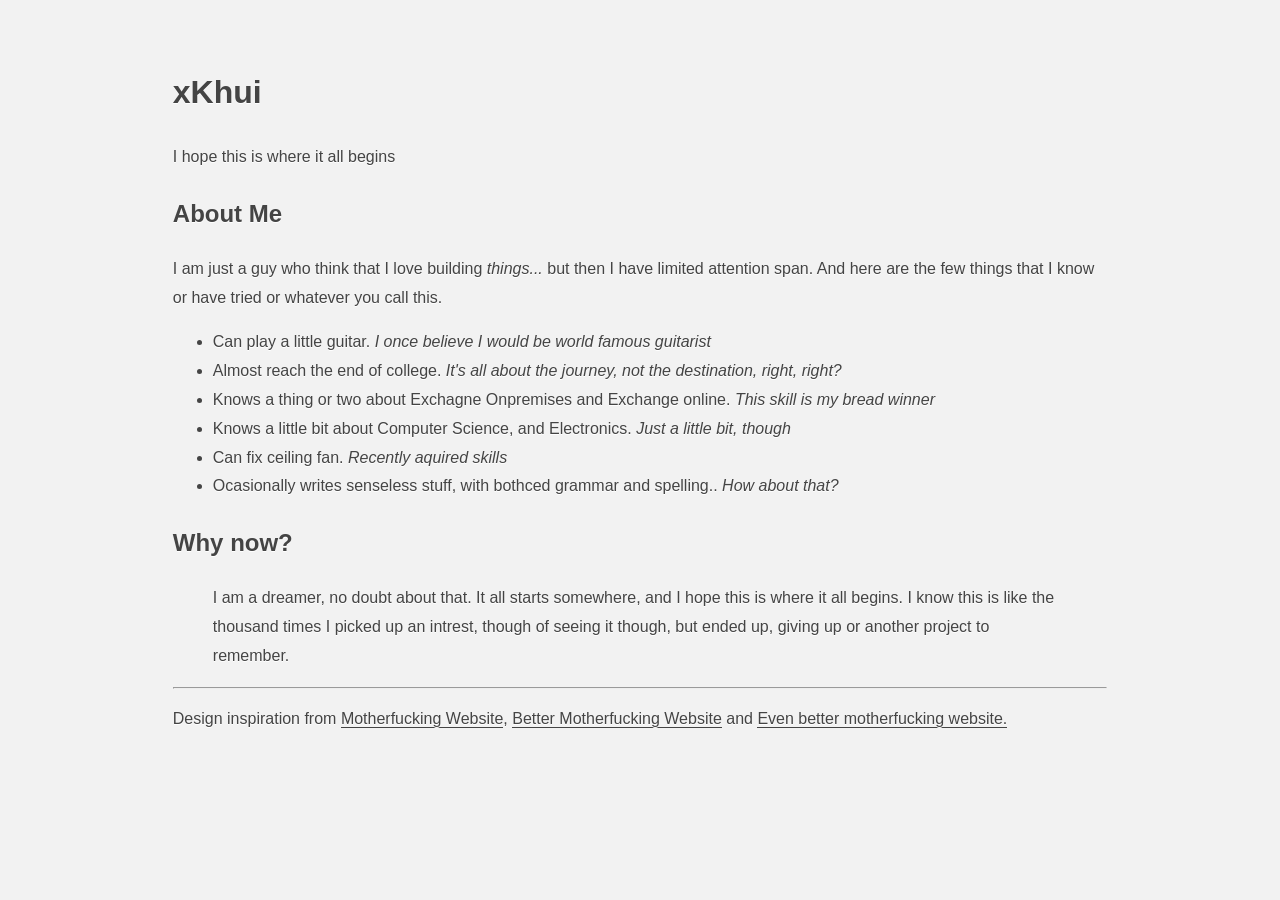
==== index.html @ e3b8b6c9 "Rename Index.html to index.html" ====
<!doctype html>
<html lang="en">
    <head>
        <meta charset="UTF-8">
        <meta name="viewport" content="width=device-width, height=device-height, initial-scale=1.0"/>
        <title>xKhui</title>
        <meta name="description" content="It's even more fucking perfect than the other motherfucking websites."/>
        <link rel="canonical" href="http://evenbettermotherfucking.website"/>
        <style>
            body {margin: 5% auto; background: #f2f2f2; color: #444444; font-family: -apple-system, BlinkMacSystemFont, "Segoe UI", Roboto, Helvetica, Arial, sans-serif; font-size: 16px; line-height: 1.8; text-shadow: 0 1px 0 #ffffff; max-width: 73%;}
            code {background: white;}
            a {border-bottom: 1px solid #444444; color: #444444; text-decoration: none;}
            a:hover {border-bottom: 0;}
        </style>
    </head>
    <body>
        <header>
            <h1>xKhui</h1>
            <aside>I hope this is where it all begins</aside>
        </header>
        <h2><strong>About Me</strong></h2>
        <p>I am just a guy who think that I love building <em>things...</em> but then I have limited attention span. And here are the few things that I know or have tried or whatever you call this.   </p>
        <ul>
            <li>Can play a little guitar. <em>I once believe I would be world famous guitarist</em></li>
            <li>Almost reach the end of college. <em>It's all about the journey, not the destination, right, right?</em></li>
            <li>Knows a thing or two about Exchagne Onpremises and Exchange online. <em>This skill is my bread winner</em></li>
            <li>Knows a little bit about Computer Science, and Electronics. <em>Just a little bit, though</em></li>
            <li>Can fix ceiling fan.<em> Recently aquired skills</em></li>
            <li>Ocasionally writes senseless stuff, with bothced grammar and spelling.. <em>How about that?</em></li>
        </ul>

        <h2><strong>Why now?</strong></h2>
      
        <blockquote>
            I am a dreamer, no doubt about that. It all starts somewhere, and I hope this is where it all begins. I know this is like the thousand times I picked up an intrest, though of seeing it though, but ended up, giving up or another project to remember.
        </blockquote>
        
        <hr>       
        
        <footer>
            <p>Design inspiration from <a href="http://motherfuckingwebsite.com">Motherfucking Website</a>, <a href="http://bettermotherfuckingwebsite.com">Better Motherfucking Website</a> and <a href="https://evenbettermotherfucking.website/">Even better motherfucking website.</p>
        </footer>
    </body>
</html>

<!-- License: https://github.com/setetres/evenbettermotherfuckingwebsite/blob/master/LICENSE -->
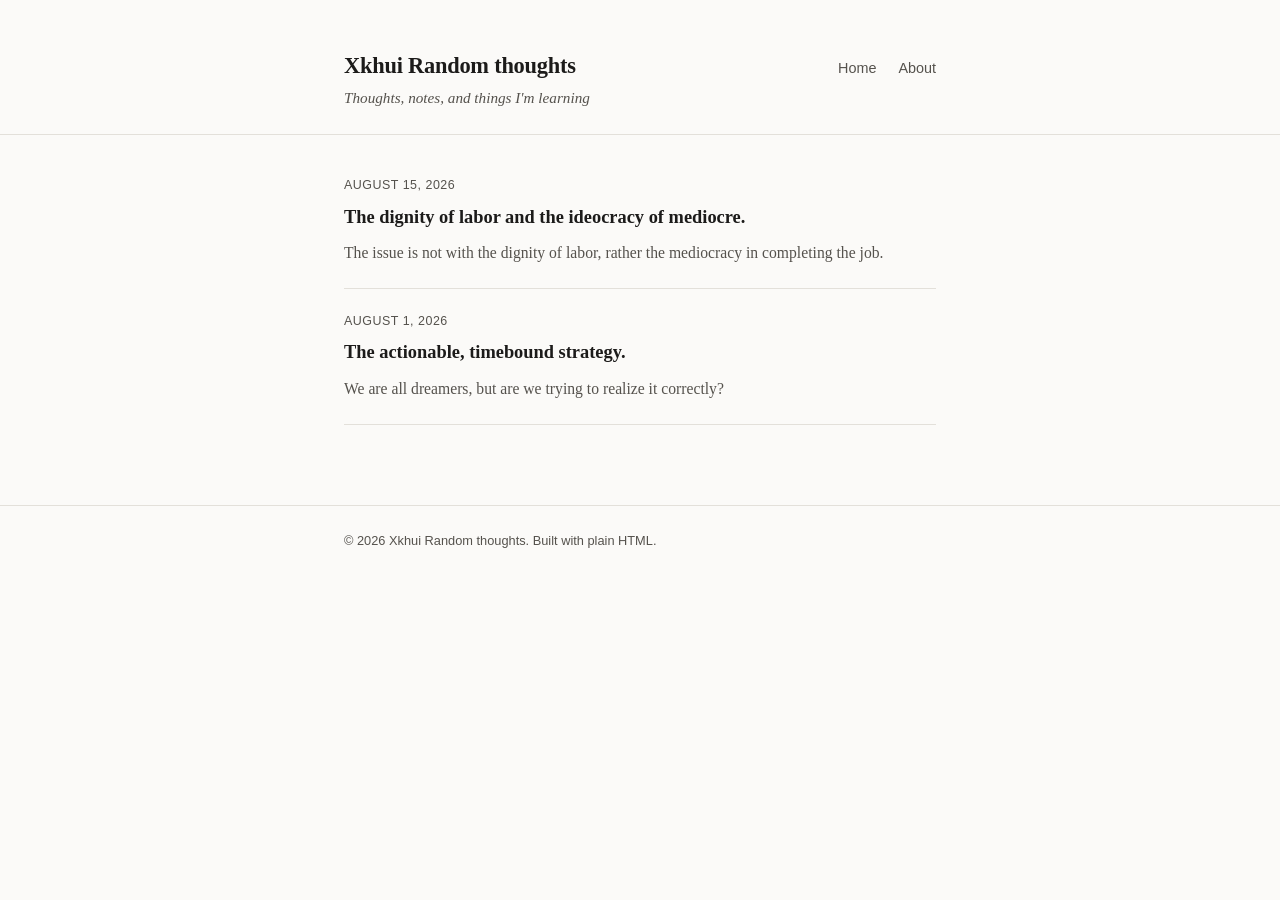
==== commit 2d9ab2bd: "hmmm" ====
--- a/index.html
+++ b/index.html
@@ -1,46 +1,49 @@
-<!doctype html>
+<!DOCTYPE html>
 <html lang="en">
-    <head>
-        <meta charset="UTF-8">
-        <meta name="viewport" content="width=device-width, height=device-height, initial-scale=1.0"/>
-        <title>xKhui</title>
-        <meta name="description" content="It's even more fucking perfect than the other motherfucking websites."/>
-        <link rel="canonical" href="http://evenbettermotherfucking.website"/>
-        <style>
-            body {margin: 5% auto; background: #f2f2f2; color: #444444; font-family: -apple-system, BlinkMacSystemFont, "Segoe UI", Roboto, Helvetica, Arial, sans-serif; font-size: 16px; line-height: 1.8; text-shadow: 0 1px 0 #ffffff; max-width: 73%;}
-            code {background: white;}
-            a {border-bottom: 1px solid #444444; color: #444444; text-decoration: none;}
-            a:hover {border-bottom: 0;}
-        </style>
-    </head>
-    <body>
-        <header>
-            <h1>xKhui</h1>
-            <aside>I hope this is where it all begins</aside>
-        </header>
-        <h2><strong>About Me</strong></h2>
-        <p>I am just a guy who think that I love building <em>things...</em> but then I have limited attention span. And here are the few things that I know or have tried or whatever you call this.   </p>
-        <ul>
-            <li>Can play a little guitar. <em>I once believe I would be world famous guitarist</em></li>
-            <li>Almost reach the end of college. <em>It's all about the journey, not the destination, right, right?</em></li>
-            <li>Knows a thing or two about Exchagne Onpremises and Exchange online. <em>This skill is my bread winner</em></li>
-            <li>Knows a little bit about Computer Science, and Electronics. <em>Just a little bit, though</em></li>
-            <li>Can fix ceiling fan.<em> Recently aquired skills</em></li>
-            <li>Ocasionally writes senseless stuff, with bothced grammar and spelling.. <em>How about that?</em></li>
-        </ul>
+<head>
+  <meta charset="UTF-8">
+  <meta name="viewport" content="width=device-width, initial-scale=1.0">
+  <title>xKhui Blog</title>
+  <meta name="description" content="Thoughts, notes, and writing.">
+  <link rel="stylesheet" href="style.css">
+</head>
+<body>
 
-        <h2><strong>Why now?</strong></h2>
-      
-        <blockquote>
-            I am a dreamer, no doubt about that. It all starts somewhere, and I hope this is where it all begins. I know this is like the thousand times I picked up an intrest, though of seeing it though, but ended up, giving up or another project to remember.
-        </blockquote>
-        
-        <hr>       
-        
-        <footer>
-            <p>Design inspiration from <a href="http://motherfuckingwebsite.com">Motherfucking Website</a>, <a href="http://bettermotherfuckingwebsite.com">Better Motherfucking Website</a> and <a href="https://evenbettermotherfucking.website/">Even better motherfucking website.</p>
-        </footer>
-    </body>
+  <header class="site-header">
+    <div class="wrap">
+      <div>
+        <a href="index.html" class="site-title">Xkhui Random thoughts</a>
+        <div class="site-tagline">Thoughts, notes, and things I'm learning</div>
+      </div>
+      <nav class="site-nav">
+        <a href="index.html">Home</a>
+        <a href="about.html">About</a>
+      </nav>
+    </div>
+  </header>
+
+  <main>
+    <div class="wrap">
+      <ul class="post-list">
+        <li>
+          <time datetime="2026-08-15">August 15, 2026</time>
+          <a class="post-title" href="posts/post-1.html">The dignity of labor and the ideocracy of mediocre.</a>
+          <p class="post-excerpt">The issue is not with the dignity of labor, rather the mediocracy in completing the job.</p>
+        </li>
+        <li>
+          <time datetime="2026-08-01">August 1, 2026</time>
+          <a class="post-title" href="posts/post-2.html">The actionable, timebound strategy.</a>
+          <p class="post-excerpt">We are all dreamers, but are we trying to realize it correctly? </p>
+        </li>
+      </ul>
+    </div>
+  </main>
+
+  <footer class="site-footer">
+    <div class="wrap">
+      &copy; 2026 Xkhui Random thoughts. Built with plain HTML.
+    </div>
+  </footer>
+
+</body>
 </html>
-
-<!-- License: https://github.com/setetres/evenbettermotherfuckingwebsite/blob/master/LICENSE -->
--- a/style.css
+++ b/style.css
@@ -0,0 +1,212 @@
+:root {
+  --bg: #fbfaf8;
+  --ink: #1c1b1a;
+  --ink-soft: #55524d;
+  --line: #e3e0da;
+  --accent: #3a5a40;
+}
+
+* {
+  box-sizing: border-box;
+}
+
+body {
+  margin: 0;
+  background: var(--bg);
+  color: var(--ink);
+  font-family: "Iowan Old Style", "Palatino Linotype", Georgia, serif;
+  line-height: 1.65;
+  -webkit-font-smoothing: antialiased;
+}
+
+.wrap {
+  max-width: 640px;
+  margin: 0 auto;
+  padding: 0 24px;
+}
+
+/* Header */
+
+header.site-header {
+  border-bottom: 1px solid var(--line);
+  padding: 48px 0 24px;
+}
+
+header.site-header .wrap {
+  display: flex;
+  align-items: baseline;
+  justify-content: space-between;
+  flex-wrap: wrap;
+  gap: 8px 24px;
+}
+
+.site-title {
+  font-size: 1.4rem;
+  font-weight: 600;
+  letter-spacing: -0.01em;
+  text-decoration: none;
+  color: var(--ink);
+}
+
+.site-title:hover {
+  color: var(--accent);
+}
+
+.site-tagline {
+  color: var(--ink-soft);
+  font-size: 0.95rem;
+  font-style: italic;
+}
+
+nav.site-nav {
+  font-family: -apple-system, BlinkMacSystemFont, "Segoe UI", sans-serif;
+  font-size: 0.9rem;
+}
+
+nav.site-nav a {
+  color: var(--ink-soft);
+  text-decoration: none;
+  margin-left: 18px;
+}
+
+nav.site-nav a:first-child {
+  margin-left: 0;
+}
+
+nav.site-nav a:hover {
+  color: var(--accent);
+}
+
+/* Main */
+
+main {
+  padding: 40px 0 80px;
+}
+
+/* Post list */
+
+.post-list {
+  list-style: none;
+  margin: 0;
+  padding: 0;
+}
+
+.post-list li {
+  padding: 22px 0;
+  border-bottom: 1px solid var(--line);
+}
+
+.post-list li:first-child {
+  padding-top: 0;
+}
+
+.post-list time {
+  display: block;
+  font-family: -apple-system, BlinkMacSystemFont, "Segoe UI", sans-serif;
+  font-size: 0.78rem;
+  letter-spacing: 0.04em;
+  text-transform: uppercase;
+  color: var(--ink-soft);
+  margin-bottom: 6px;
+}
+
+.post-list a.post-title {
+  font-size: 1.15rem;
+  color: var(--ink);
+  text-decoration: none;
+  font-weight: 600;
+}
+
+.post-list a.post-title:hover {
+  color: var(--accent);
+}
+
+.post-excerpt {
+  margin: 8px 0 0;
+  color: var(--ink-soft);
+  font-size: 0.98rem;
+}
+
+/* Single post */
+
+.post h1 {
+  font-size: 2rem;
+  line-height: 1.25;
+  margin: 0 0 8px;
+  letter-spacing: -0.01em;
+}
+
+.post .post-meta {
+  font-family: -apple-system, BlinkMacSystemFont, "Segoe UI", sans-serif;
+  font-size: 0.8rem;
+  letter-spacing: 0.04em;
+  text-transform: uppercase;
+  color: var(--ink-soft);
+  margin-bottom: 32px;
+}
+
+.post p {
+  margin: 0 0 20px;
+}
+
+.post h2 {
+  font-size: 1.3rem;
+  margin: 36px 0 12px;
+}
+
+.post a {
+  color: var(--accent);
+}
+
+.post blockquote {
+  margin: 24px 0;
+  padding-left: 18px;
+  border-left: 2px solid var(--accent);
+  color: var(--ink-soft);
+  font-style: italic;
+}
+
+.post pre {
+  background: #f1efe9;
+  padding: 16px;
+  overflow-x: auto;
+  border-radius: 4px;
+  font-size: 0.88rem;
+}
+
+.post code {
+  font-family: "SF Mono", Menlo, monospace;
+  font-size: 0.9em;
+}
+
+.back-link {
+  display: inline-block;
+  margin-top: 40px;
+  font-family: -apple-system, BlinkMacSystemFont, "Segoe UI", sans-serif;
+  font-size: 0.85rem;
+  color: var(--ink-soft);
+  text-decoration: none;
+}
+
+.back-link:hover {
+  color: var(--accent);
+}
+
+/* Footer */
+
+footer.site-footer {
+  border-top: 1px solid var(--line);
+  padding: 24px 0 48px;
+  font-family: -apple-system, BlinkMacSystemFont, "Segoe UI", sans-serif;
+  font-size: 0.8rem;
+  color: var(--ink-soft);
+}
+
+@media (max-width: 480px) {
+  header.site-header {
+    padding: 32px 0 20px;
+  }
+  .post h1 {
+    font-size: 1.6rem;
+  }
+}
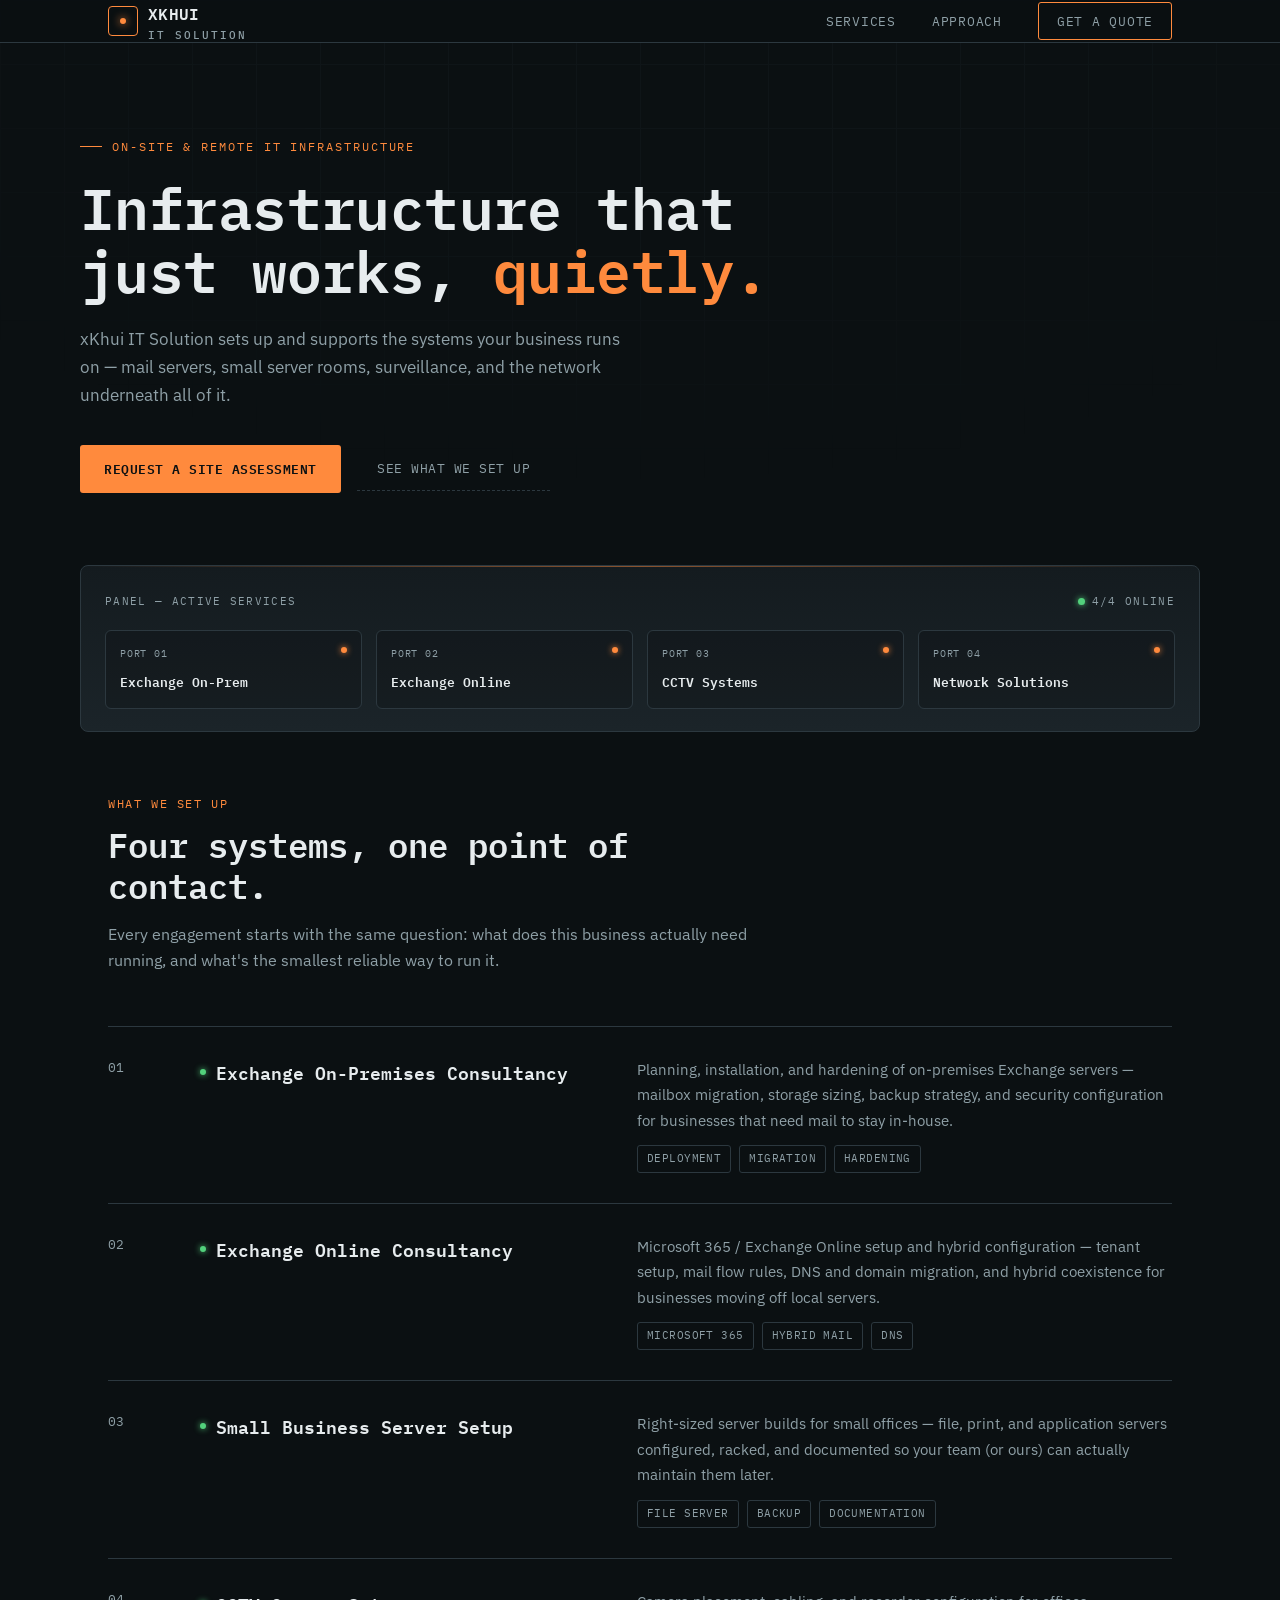
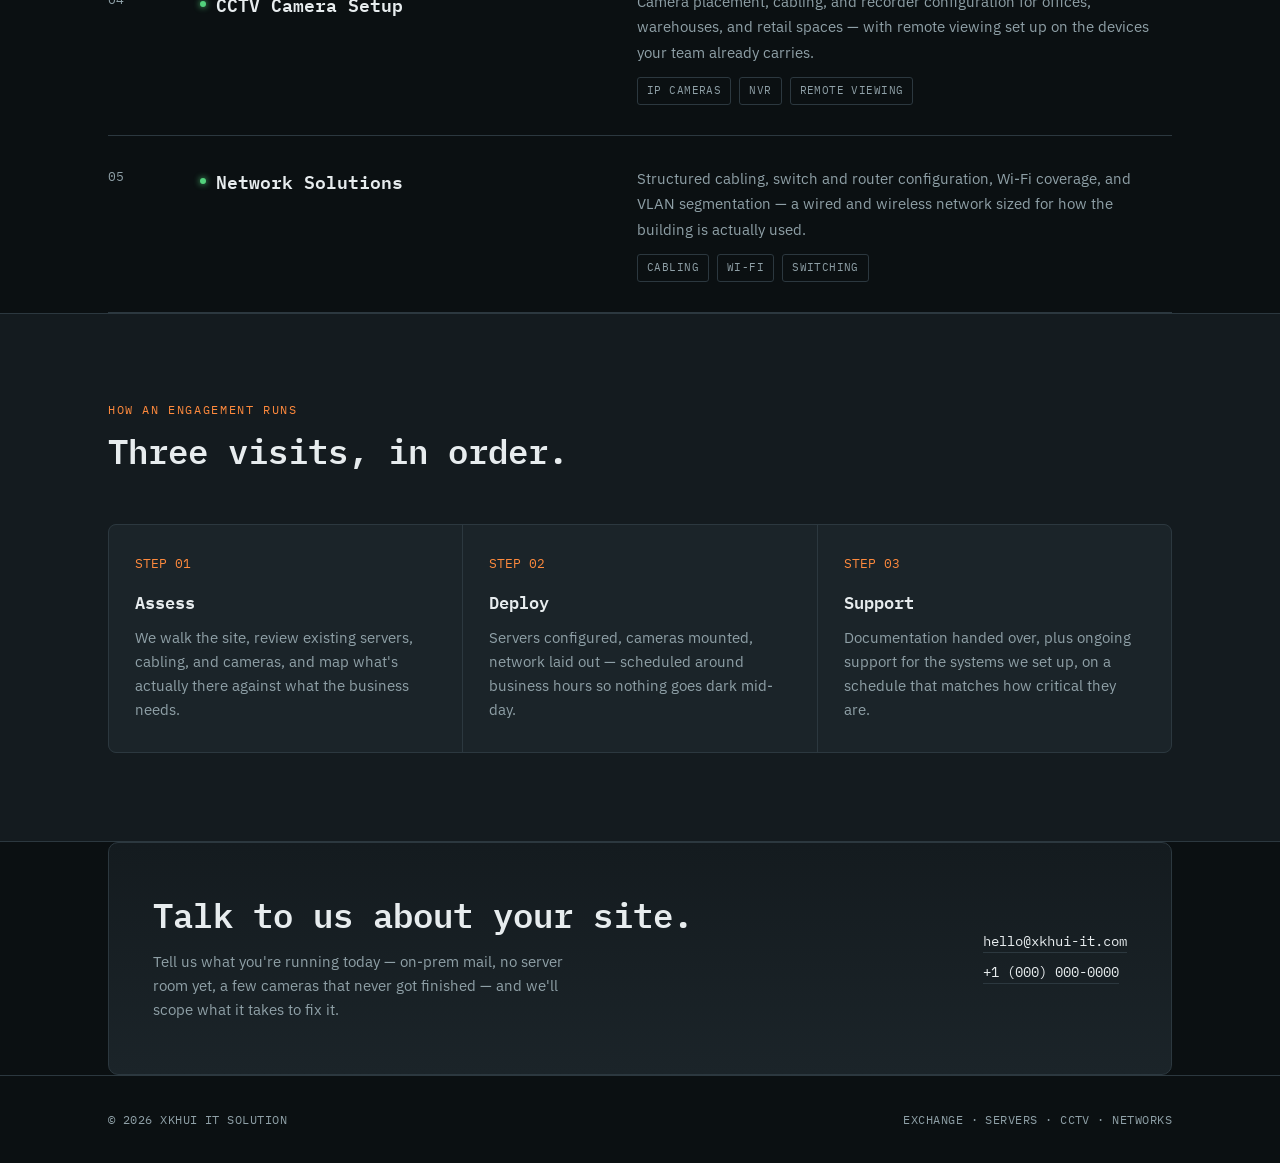
==== commit 5df9ba12: "Updated the Intent" ====
--- a/index.html
+++ b/index.html
@@ -1,49 +1,381 @@
 <!DOCTYPE html>
 <html lang="en">
 <head>
-  <meta charset="UTF-8">
-  <meta name="viewport" content="width=device-width, initial-scale=1.0">
-  <title>xKhui Blog</title>
-  <meta name="description" content="Thoughts, notes, and writing.">
-  <link rel="stylesheet" href="style.css">
+<meta charset="UTF-8">
+<meta name="viewport" content="width=device-width, initial-scale=1.0">
+<title>xKhui IT Solution — Infrastructure that just works</title>
+<link rel="preconnect" href="https://fonts.googleapis.com">
+<link rel="preconnect" href="https://fonts.gstatic.com" crossorigin>
+<link href="https://fonts.googleapis.com/css2?family=IBM+Plex+Mono:wght@500;600;700&family=IBM+Plex+Sans:wght@400;500;600&display=swap" rel="stylesheet">
+<style>
+  :root{
+    --ink:#0B1012;
+    --panel:#141B1F;
+    --panel-2:#1B2429;
+    --line:#2C383F;
+    --text:#E7ECEE;
+    --text-dim:#8FA0A7;
+    --amber:#FF8A3D;
+    --amber-dim:#7A4C2A;
+    --green:#52D17C;
+  }
+  *{box-sizing:border-box; margin:0; padding:0;}
+  html{scroll-behavior:smooth;}
+  body{
+    background:var(--ink);
+    color:var(--text);
+    font-family:'IBM Plex Sans', sans-serif;
+    -webkit-font-smoothing:antialiased;
+    overflow-x:hidden;
+  }
+  @media (prefers-reduced-motion: reduce){
+    *{animation-duration:0.001ms !important; animation-iteration-count:1 !important; transition-duration:0.001ms !important;}
+  }
+
+  /* background schematic grid */
+  .grid-bg{
+    position:fixed; inset:0; z-index:0; pointer-events:none;
+    background-image:
+      linear-gradient(var(--line) 1px, transparent 1px),
+      linear-gradient(90deg, var(--line) 1px, transparent 1px);
+    background-size:64px 64px;
+    opacity:0.14;
+    mask-image: radial-gradient(ellipse 80% 60% at 50% 0%, black 40%, transparent 90%);
+  }
+
+  a{color:inherit; text-decoration:none;}
+  .mono{font-family:'IBM Plex Mono', monospace;}
+  .wrap{max-width:1120px; margin:0 auto; padding:0 28px; position:relative; z-index:1;}
+
+  :focus-visible{outline:2px solid var(--amber); outline-offset:3px;}
+
+  /* NAV */
+  header{
+    position:sticky; top:0; z-index:50;
+    background:rgba(11,16,18,0.85);
+    backdrop-filter:blur(8px);
+    border-bottom:1px solid var(--line);
+  }
+  nav{
+    display:flex; align-items:center; justify-content:space-between;
+    padding:18px 0;
+  }
+  .logo{display:flex; align-items:center; gap:10px;}
+  .logo-mark{
+    width:30px; height:30px; border:1.5px solid var(--amber); border-radius:4px;
+    display:flex; align-items:center; justify-content:center;
+    position:relative;
+  }
+  .logo-mark::before{
+    content:''; width:6px; height:6px; border-radius:50%; background:var(--amber);
+    box-shadow:0 0 8px var(--amber);
+    animation:pulse-dot 2.4s ease-in-out infinite;
+  }
+  .logo-text{font-family:'IBM Plex Mono', monospace; font-weight:600; font-size:16px; letter-spacing:0.02em;}
+  .logo-text span{color:var(--text-dim); font-weight:500; font-size:11px; display:block; letter-spacing:0.18em; margin-top:1px;}
+  .nav-links{display:flex; align-items:center; gap:36px;}
+  .nav-links a{
+    font-family:'IBM Plex Mono', monospace; font-size:12.5px; letter-spacing:0.06em;
+    color:var(--text-dim); text-transform:uppercase; transition:color 0.2s;
+  }
+  .nav-links a:hover{color:var(--amber);}
+  .btn{
+    font-family:'IBM Plex Mono', monospace; font-size:12.5px; letter-spacing:0.04em;
+    padding:10px 18px; border:1px solid var(--amber); border-radius:3px; color:var(--amber);
+    text-transform:uppercase; transition:all 0.2s; white-space:nowrap;
+  }
+  .btn:hover{background:var(--amber); color:var(--ink);}
+  .nav-mobile-hide{display:flex;}
+  @media (max-width:760px){ .nav-mobile-hide a:not(.btn){display:none;} }
+
+  @keyframes pulse-dot{
+    0%,100%{opacity:1;} 50%{opacity:0.35;}
+  }
+
+  /* HERO */
+  .hero{padding:96px 0 64px; position:relative;}
+  .eyebrow{
+    font-family:'IBM Plex Mono', monospace; font-size:12px; letter-spacing:0.16em;
+    color:var(--amber); text-transform:uppercase; margin-bottom:22px; display:flex; align-items:center; gap:10px;
+  }
+  .eyebrow::before{content:''; width:22px; height:1px; background:var(--amber); display:inline-block;}
+  h1{
+    font-family:'IBM Plex Mono', monospace; font-weight:600;
+    font-size:clamp(34px, 5.4vw, 58px); line-height:1.08; letter-spacing:-0.01em;
+    max-width:820px;
+  }
+  h1 .hl{color:var(--amber);}
+  .hero p.sub{
+    margin-top:24px; max-width:560px; font-size:17px; line-height:1.65; color:var(--text-dim);
+  }
+  .hero-cta{margin-top:36px; display:flex; gap:16px; flex-wrap:wrap; align-items:center;}
+  .btn-solid{
+    font-family:'IBM Plex Mono', monospace; font-size:13px; letter-spacing:0.04em;
+    padding:13px 24px; background:var(--amber); color:var(--ink); border-radius:3px;
+    text-transform:uppercase; font-weight:600; transition:transform 0.15s, box-shadow 0.15s;
+  }
+  .btn-solid:hover{transform:translateY(-1px); box-shadow:0 6px 24px rgba(255,138,61,0.25);}
+  .btn-ghost{
+    font-family:'IBM Plex Mono', monospace; font-size:13px; letter-spacing:0.04em;
+    padding:13px 20px; color:var(--text-dim); border-bottom:1px dashed var(--line);
+    text-transform:uppercase; transition:color 0.2s, border-color 0.2s;
+  }
+  .btn-ghost:hover{color:var(--text); border-color:var(--text-dim);}
+
+  /* RACK PANEL SIGNATURE */
+  .rack{
+    margin-top:72px;
+    background:linear-gradient(180deg, var(--panel), var(--panel-2));
+    border:1px solid var(--line);
+    border-radius:8px;
+    padding:28px 24px 22px;
+    position:relative;
+    overflow:hidden;
+  }
+  .rack::before{
+    content:'';
+    position:absolute; top:0; left:0; right:0; height:1px;
+    background:linear-gradient(90deg, transparent, rgba(255,138,61,0.5), transparent);
+  }
+  .rack-head{
+    display:flex; justify-content:space-between; align-items:center;
+    font-family:'IBM Plex Mono', monospace; font-size:11px; letter-spacing:0.12em;
+    color:var(--text-dim); text-transform:uppercase; margin-bottom:22px;
+  }
+  .rack-head .status{display:flex; align-items:center; gap:7px;}
+  .status-led{width:7px; height:7px; border-radius:50%; background:var(--green); box-shadow:0 0 6px var(--green); animation:pulse-dot 2s ease-in-out infinite;}
+  .ports{
+    display:grid; grid-template-columns:repeat(4, 1fr); gap:14px;
+  }
+  @media (max-width:720px){ .ports{grid-template-columns:repeat(2, 1fr);} }
+  .port{
+    border:1px solid var(--line); border-radius:6px; padding:16px 14px;
+    background:rgba(0,0,0,0.18);
+    position:relative;
+    transition:border-color 0.25s, background 0.25s;
+  }
+  .port:hover{border-color:var(--amber-dim); background:rgba(255,138,61,0.05);}
+  .port-top{display:flex; justify-content:space-between; align-items:flex-start; margin-bottom:14px;}
+  .port-num{font-family:'IBM Plex Mono', monospace; font-size:10px; color:var(--text-dim); letter-spacing:0.08em;}
+  .port-led{width:6px; height:6px; border-radius:50%; background:var(--amber); box-shadow:0 0 6px var(--amber);}
+  .port-led.seq0{animation:blink 3.2s ease-in-out infinite; animation-delay:0s;}
+  .port-led.seq1{animation:blink 3.2s ease-in-out infinite; animation-delay:0.4s;}
+  .port-led.seq2{animation:blink 3.2s ease-in-out infinite; animation-delay:0.8s;}
+  .port-led.seq3{animation:blink 3.2s ease-in-out infinite; animation-delay:1.2s;}
+  @keyframes blink{0%,88%,100%{opacity:1;} 92%{opacity:0.25;}}
+  .port-label{font-family:'IBM Plex Mono', monospace; font-size:12.5px; font-weight:600; color:var(--text); line-height:1.4;}
+
+  /* SECTION shared */
+  section{padding:88px 0; position:relative;}
+  .section-head{max-width:640px; margin-bottom:52px;}
+  .kicker{
+    font-family:'IBM Plex Mono', monospace; font-size:11.5px; letter-spacing:0.14em;
+    color:var(--amber); text-transform:uppercase; margin-bottom:14px;
+  }
+  h2{font-family:'IBM Plex Mono', monospace; font-weight:600; font-size:clamp(24px,3vw,34px); line-height:1.2;}
+  .section-head p{color:var(--text-dim); margin-top:16px; font-size:15.5px; line-height:1.65;}
+
+  /* SERVICES as rack units */
+  .units{border-top:1px solid var(--line);}
+  .unit{
+    display:grid; grid-template-columns:64px 1.3fr 1.7fr; gap:28px;
+    padding:30px 0; border-bottom:1px solid var(--line);
+    align-items:start;
+  }
+  @media (max-width:760px){ .unit{grid-template-columns:40px 1fr; } .unit .unit-desc{grid-column:2/3;} }
+  .unit-id{font-family:'IBM Plex Mono', monospace; color:var(--text-dim); font-size:13px; padding-top:2px;}
+  .unit-title{
+    font-family:'IBM Plex Mono', monospace; font-size:18px; font-weight:600; color:var(--text);
+    display:flex; align-items:center; gap:10px;
+  }
+  .unit-title .dot{width:6px; height:6px; border-radius:50%; background:var(--green); box-shadow:0 0 6px var(--green); flex-shrink:0;}
+  .unit-desc{color:var(--text-dim); font-size:15px; line-height:1.7;}
+  .unit-desc .tags{margin-top:12px; display:flex; gap:8px; flex-wrap:wrap;}
+  .tag{
+    font-family:'IBM Plex Mono', monospace; font-size:10.5px; letter-spacing:0.04em;
+    color:var(--text-dim); border:1px solid var(--line); padding:4px 9px; border-radius:3px;
+    text-transform:uppercase;
+  }
+
+  /* APPROACH - real sequence, numbering justified */
+  .approach{background:var(--panel); border-top:1px solid var(--line); border-bottom:1px solid var(--line);}
+  .steps{display:grid; grid-template-columns:repeat(3,1fr); gap:1px; background:var(--line); border:1px solid var(--line); border-radius:8px; overflow:hidden;}
+  @media (max-width:760px){ .steps{grid-template-columns:1fr;} }
+  .step{background:var(--panel-2); padding:30px 26px;}
+  .step-num{font-family:'IBM Plex Mono', monospace; color:var(--amber); font-size:13px; margin-bottom:16px;}
+  .step h3{font-family:'IBM Plex Mono', monospace; font-size:17px; margin-bottom:10px; font-weight:600;}
+  .step p{color:var(--text-dim); font-size:14.5px; line-height:1.65;}
+
+  /* CONTACT */
+  .contact-box{
+    background:linear-gradient(180deg, var(--panel), var(--panel-2));
+    border:1px solid var(--line); border-radius:10px;
+    padding:52px 44px;
+    display:grid; grid-template-columns:1fr auto; gap:30px; align-items:center;
+  }
+  @media (max-width:720px){ .contact-box{grid-template-columns:1fr; text-align:left;} }
+  .contact-box h2{margin-bottom:14px;}
+  .contact-box p{color:var(--text-dim); font-size:15px; max-width:440px; line-height:1.6;}
+  .contact-links{display:flex; flex-direction:column; gap:10px; align-items:flex-start;}
+  .contact-links a{font-family:'IBM Plex Mono', monospace; font-size:14px; color:var(--text); border-bottom:1px solid var(--line); padding-bottom:2px; transition:border-color 0.2s, color 0.2s;}
+  .contact-links a:hover{color:var(--amber); border-color:var(--amber);}
+
+  footer{padding:36px 0; border-top:1px solid var(--line);}
+  .foot-row{display:flex; justify-content:space-between; align-items:center; flex-wrap:wrap; gap:12px;}
+  .foot-row .mono{font-size:11.5px; color:var(--text-dim); letter-spacing:0.04em;}
+</style>
 </head>
 <body>
 
-  <header class="site-header">
+<div class="grid-bg"></div>
+
+<header>
+  <nav class="wrap">
+    <div class="logo">
+      <div class="logo-mark"></div>
+      <div class="logo-text">XKHUI<span>IT SOLUTION</span></div>
+    </div>
+    <div class="nav-links nav-mobile-hide">
+      <a href="#services">Services</a>
+      <a href="#approach">Approach</a>
+      <a href="#contact" class="btn">Get a Quote</a>
+    </div>
+  </nav>
+</header>
+
+<main>
+  <section class="hero wrap">
+    <div class="eyebrow">On-site &amp; remote IT infrastructure</div>
+    <h1>Infrastructure that just works, <span class="hl">quietly.</span></h1>
+    <p class="sub">xKhui IT Solution sets up and supports the systems your business runs on — mail servers, small server rooms, surveillance, and the network underneath all of it.</p>
+    <div class="hero-cta">
+      <a href="#contact" class="btn-solid">Request a site assessment</a>
+      <a href="#services" class="btn-ghost">See what we set up</a>
+    </div>
+
+    <div class="rack">
+      <div class="rack-head">
+        <span>PANEL — ACTIVE SERVICES</span>
+        <span class="status"><span class="status-led"></span> 4/4 ONLINE</span>
+      </div>
+      <div class="ports">
+        <div class="port">
+          <div class="port-top"><span class="port-num">PORT 01</span><span class="port-led seq0"></span></div>
+          <div class="port-label">Exchange On-Prem</div>
+        </div>
+        <div class="port">
+          <div class="port-top"><span class="port-num">PORT 02</span><span class="port-led seq1"></span></div>
+          <div class="port-label">Exchange Online</div>
+        </div>
+        <div class="port">
+          <div class="port-top"><span class="port-num">PORT 03</span><span class="port-led seq2"></span></div>
+          <div class="port-label">CCTV Systems</div>
+        </div>
+        <div class="port">
+          <div class="port-top"><span class="port-num">PORT 04</span><span class="port-led seq3"></span></div>
+          <div class="port-label">Network Solutions</div>
+        </div>
+      </div>
+    </div>
+  </section>
+
+  <section id="services" class="wrap">
+    <div class="section-head">
+      <div class="kicker">What we set up</div>
+      <h2>Four systems, one point of contact.</h2>
+      <p>Every engagement starts with the same question: what does this business actually need running, and what's the smallest reliable way to run it.</p>
+    </div>
+
+    <div class="units">
+      <div class="unit">
+        <div class="unit-id">01</div>
+        <div class="unit-title"><span class="dot"></span>Exchange On-Premises Consultancy</div>
+        <div class="unit-desc">
+          Planning, installation, and hardening of on-premises Exchange servers — mailbox migration, storage sizing, backup strategy, and security configuration for businesses that need mail to stay in-house.
+          <div class="tags"><span class="tag">Deployment</span><span class="tag">Migration</span><span class="tag">Hardening</span></div>
+        </div>
+      </div>
+      <div class="unit">
+        <div class="unit-id">02</div>
+        <div class="unit-title"><span class="dot"></span>Exchange Online Consultancy</div>
+        <div class="unit-desc">
+          Microsoft 365 / Exchange Online setup and hybrid configuration — tenant setup, mail flow rules, DNS and domain migration, and hybrid coexistence for businesses moving off local servers.
+          <div class="tags"><span class="tag">Microsoft 365</span><span class="tag">Hybrid Mail</span><span class="tag">DNS</span></div>
+        </div>
+      </div>
+      <div class="unit">
+        <div class="unit-id">03</div>
+        <div class="unit-title"><span class="dot"></span>Small Business Server Setup</div>
+        <div class="unit-desc">
+          Right-sized server builds for small offices — file, print, and application servers configured, racked, and documented so your team (or ours) can actually maintain them later.
+          <div class="tags"><span class="tag">File Server</span><span class="tag">Backup</span><span class="tag">Documentation</span></div>
+        </div>
+      </div>
+      <div class="unit">
+        <div class="unit-id">04</div>
+        <div class="unit-title"><span class="dot"></span>CCTV Camera Setup</div>
+        <div class="unit-desc">
+          Camera placement, cabling, and recorder configuration for offices, warehouses, and retail spaces — with remote viewing set up on the devices your team already carries.
+          <div class="tags"><span class="tag">IP Cameras</span><span class="tag">NVR</span><span class="tag">Remote Viewing</span></div>
+        </div>
+      </div>
+      <div class="unit">
+        <div class="unit-id">05</div>
+        <div class="unit-title"><span class="dot"></span>Network Solutions</div>
+        <div class="unit-desc">
+          Structured cabling, switch and router configuration, Wi-Fi coverage, and VLAN segmentation — a wired and wireless network sized for how the building is actually used.
+          <div class="tags"><span class="tag">Cabling</span><span class="tag">Wi-Fi</span><span class="tag">Switching</span></div>
+        </div>
+      </div>
+    </div>
+  </section>
+
+  <section id="approach" class="approach">
     <div class="wrap">
+      <div class="section-head">
+        <div class="kicker">How an engagement runs</div>
+        <h2>Three visits, in order.</h2>
+      </div>
+      <div class="steps">
+        <div class="step">
+          <div class="step-num mono">STEP 01</div>
+          <h3>Assess</h3>
+          <p>We walk the site, review existing servers, cabling, and cameras, and map what's actually there against what the business needs.</p>
+        </div>
+        <div class="step">
+          <div class="step-num mono">STEP 02</div>
+          <h3>Deploy</h3>
+          <p>Servers configured, cameras mounted, network laid out — scheduled around business hours so nothing goes dark mid-day.</p>
+        </div>
+        <div class="step">
+          <div class="step-num mono">STEP 03</div>
+          <h3>Support</h3>
+          <p>Documentation handed over, plus ongoing support for the systems we set up, on a schedule that matches how critical they are.</p>
+        </div>
+      </div>
+    </div>
+  </section>
+
+  <section id="contact" class="wrap">
+    <div class="contact-box">
       <div>
-        <a href="index.html" class="site-title">Xkhui Random thoughts</a>
-        <div class="site-tagline">Thoughts, notes, and things I'm learning</div>
-      </div>
-      <nav class="site-nav">
-        <a href="index.html">Home</a>
-        <a href="about.html">About</a>
-      </nav>
-    </div>
-  </header>
-
-  <main>
-    <div class="wrap">
-      <ul class="post-list">
-        <li>
-          <time datetime="2026-08-15">August 15, 2026</time>
-          <a class="post-title" href="posts/post-1.html">The dignity of labor and the ideocracy of mediocre.</a>
-          <p class="post-excerpt">The issue is not with the dignity of labor, rather the mediocracy in completing the job.</p>
-        </li>
-        <li>
-          <time datetime="2026-08-01">August 1, 2026</time>
-          <a class="post-title" href="posts/post-2.html">The actionable, timebound strategy.</a>
-          <p class="post-excerpt">We are all dreamers, but are we trying to realize it correctly? </p>
-        </li>
-      </ul>
-    </div>
-  </main>
-
-  <footer class="site-footer">
-    <div class="wrap">
-      &copy; 2026 Xkhui Random thoughts. Built with plain HTML.
-    </div>
-  </footer>
+        <h2>Talk to us about your site.</h2>
+        <p>Tell us what you're running today — on-prem mail, no server room yet, a few cameras that never got finished — and we'll scope what it takes to fix it.</p>
+      </div>
+      <div class="contact-links">
+        <a href="mailto:hello@xkhui-it.com">hello@xkhui-it.com</a>
+        <a href="tel:+10000000000">+1 (000) 000-0000</a>
+      </div>
+    </div>
+  </section>
+</main>
+
+<footer>
+  <div class="wrap foot-row">
+    <span class="mono">© 2026 XKHUI IT SOLUTION</span>
+    <span class="mono">EXCHANGE · SERVERS · CCTV · NETWORKS</span>
+  </div>
+</footer>
 
 </body>
 </html>
